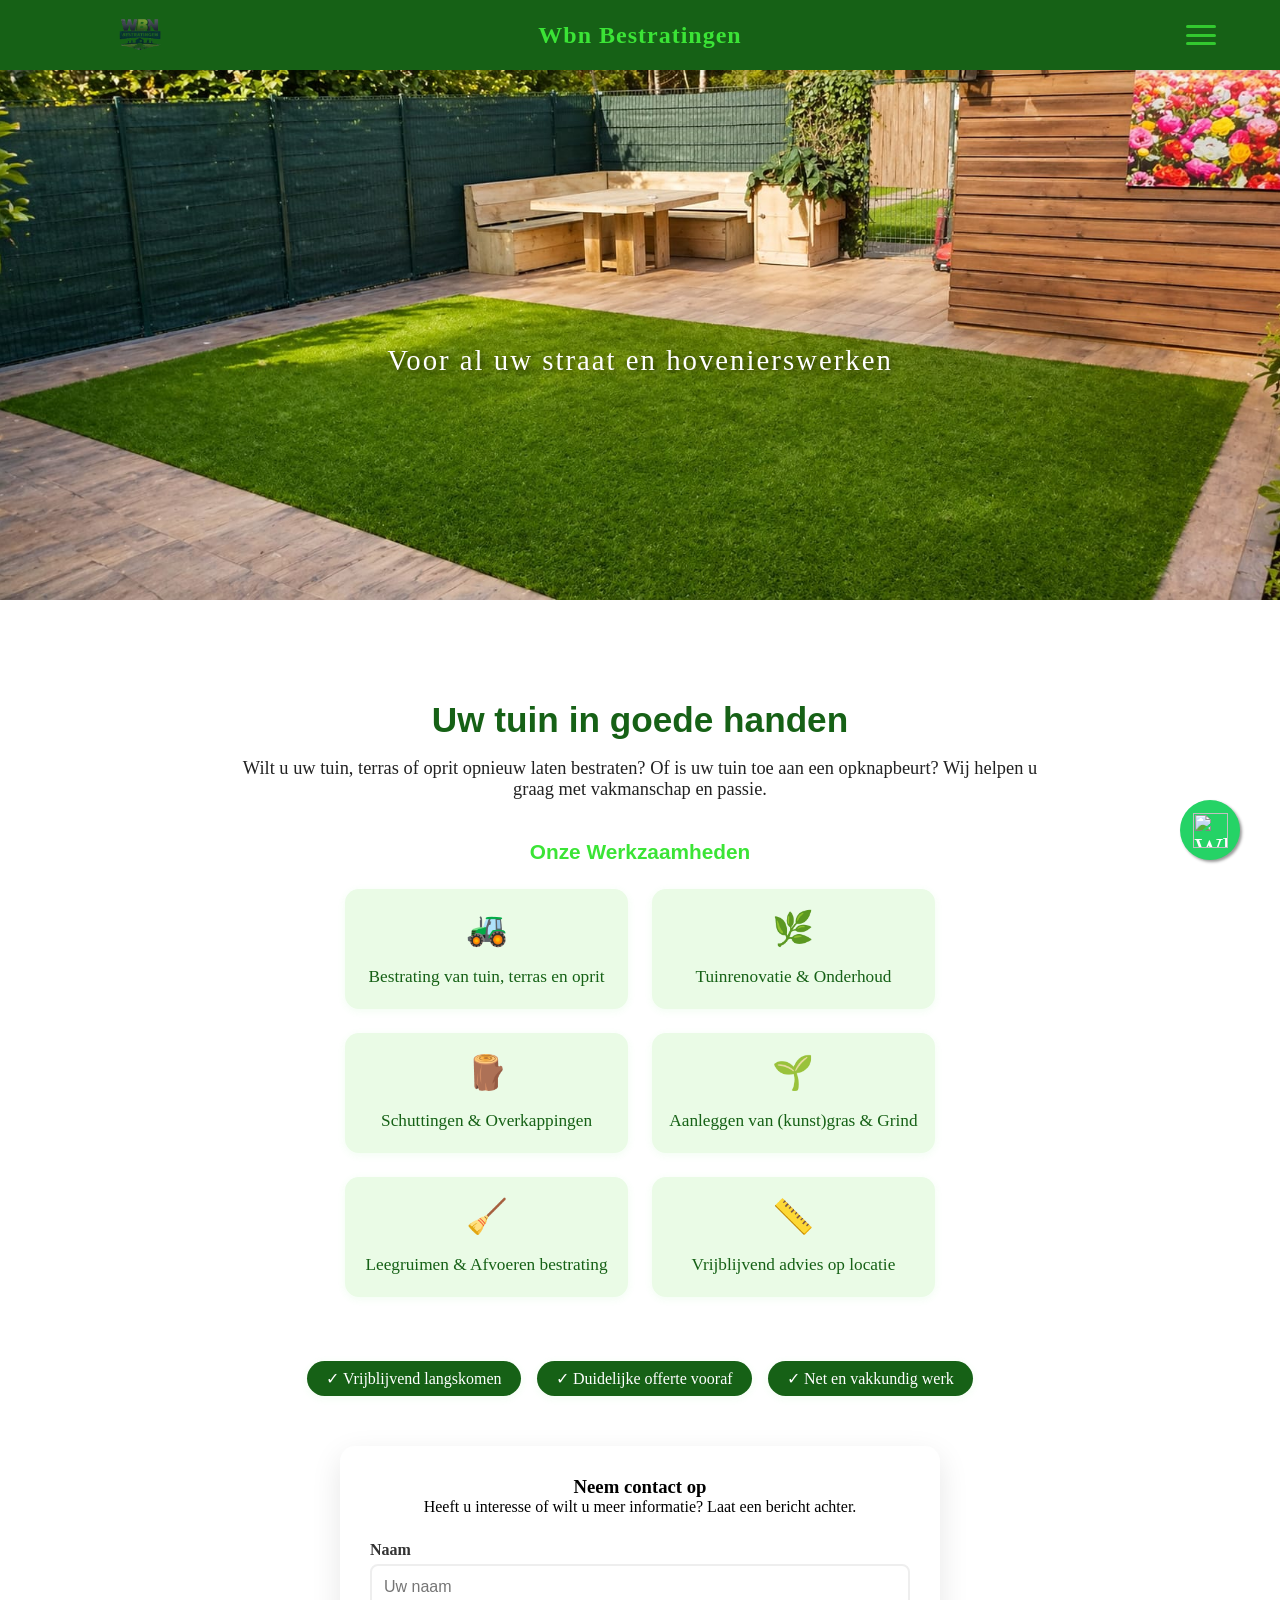
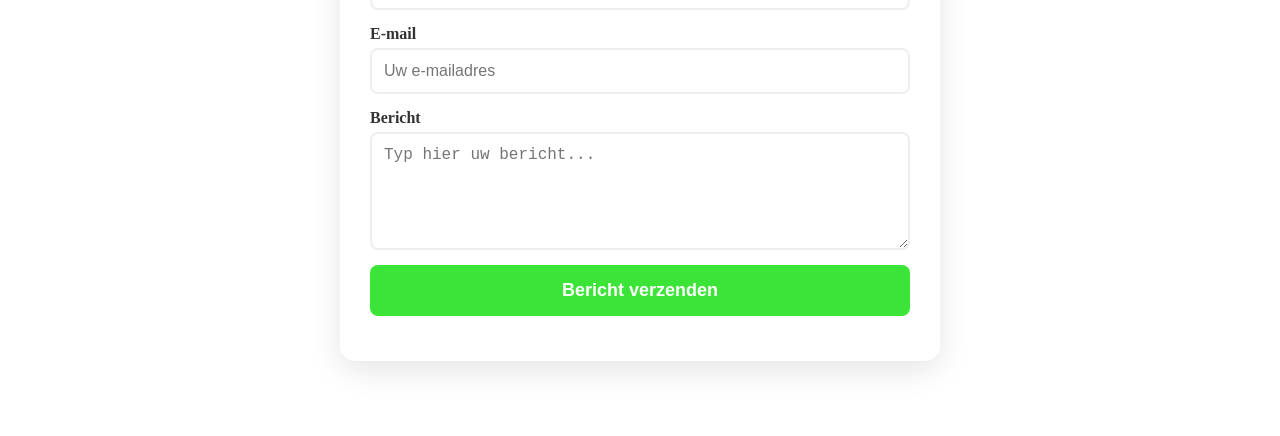
==== index.html @ 8d84ba02 "page upload to world" ====
<a href="https://wa.me/31614504773" class="whatsapp-float" target="_blank" rel="noopener noreferrer">
    <img src="https://upload.wikimedia.org/wikipedia/commons/6/6b/WhatsApp.svg" alt="WhatsApp" class="whatsapp-icon">
</a>
</body>
<!DOCTYPE html>
<html lang="nl">
<head>
    <meta charset="UTF-8">
    <meta name="viewport" content="width=device-width, initial-scale=1.0">
    <title>WBN Bestratingen</title>
    
    <link rel="stylesheet" href="style.css">
</head>
<body>

<header class="top-sectie">
    <nav class="navbar">
        <div class="nav-logo">
            <img src="images/logowbn.png" alt="Logo WBN" class="logo-img">
        </div>
        <div class="logo"><h1>Wbn Bestratingen</h1></div>
        <button class="menu-toggle" id="menu-btn" aria-label="Menu openen/sluiten">
            <span></span>
            <span></span>
            <span></span>
        </button>
    </nav>
    <ul class="nav-links" id="nav-links">
        <li><a href="projecten.html">Projecten</a></li>
        <li><a href="#over-ons">Over ons</a></li>
        <li><a href="#contact">Contact</a></li>
    </ul>
    </nav>
    <div class="banner-wrapper hero">
        <img src="images/pfbanner.jpeg" alt="WBN Panorama" class="panorama-foto">
        <div class="hero-content">
            <p class="slogan">Voor al uw straat en hovenierswerken</p>
        </div>
</header>
<main class="master-main">
    <div class="content-wrapper">
        <section class="intro-tekst">
            <h2>Uw tuin in goede handen</h2>
            <p>Wilt u uw tuin, terras of oprit opnieuw laten bestraten? Of is uw tuin toe aan een opknapbeurt? Wij helpen u graag met vakmanschap en passie.</p>
        </section>

        <section class="werkzaamheden">
            <h3>Onze Werkzaamheden</h3>
            <div class="werk-grid">
                <div class="werk-item">
                    <span class="icon">🚜</span>
                    <p>Bestrating van tuin, terras en oprit</p>
                </div>
                <div class="werk-item">
                    <span class="icon">🌿</span>
                    <p>Tuinrenovatie & Onderhoud</p>
                </div>
                <div class="werk-item">
                    <span class="icon">🪵</span>
                    <p>Schuttingen & Overkappingen</p>
                </div>
                <div class="werk-item">
                    <span class="icon">🌱</span>
                    <p>Aanleggen van (kunst)gras & Grind</p>
                </div>
                <div class="werk-item">
                    <span class="icon">🧹</span>
                    <p>Leegruimen & Afvoeren bestrating</p>
                </div>
                <div class="werk-item">
                    <span class="icon">📏</span>
                    <p>Vrijblijvend advies op locatie</p>
                </div>
            </div>
        </section>

        <section class="cta-sectie">
            <div class="voordelen-wrapper">
                <span>✓ Vrijblijvend langskomen</span>
                <span>✓ Duidelijke offerte vooraf</span>
                <span>✓ Net en vakkundig werk</span>
            </div>
           <section id="contact" class="contact-box">
    <div class="contact-header">
        <h3>Neem contact op</h3>
        <p>Heeft u interesse of wilt u meer informatie? Laat een bericht achter.</p>
    </div>

    <form id="contact-form" class="form-container">
        <div class="input-group">
            <label for="user_name">Naam</label>
            <input type="text" id="user_name" name="user_name" placeholder="Uw naam" required>
        </div>

        <div class="input-group">
            <label for="user_email">E-mail</label>
            <input type="email" id="user_email" name="user_email" placeholder="Uw e-mailadres" required>
        </div>

        <div class="input-group">
            <label for="message">Bericht</label>
            <textarea id="message" name="message" rows="5" placeholder="Typ hier uw bericht..." required></textarea>
        </div>

        <button type="submit" class="btn-send">Bericht verzenden</button>
    </form>
    <div id="form-status" class="status-msg"></div>
</section>
        </section>
    </div>
</main>

<script src="script.js"></script>
</body>
</html>
---- style.css ----
@media (min-width: 900px) {
    .banner-wrapper.hero {
        height: 600px; /* Iets meer hoogte voor desktop */
    }
}
.ervaring-banner {
    display: flex;
    justify-content: center;
    align-items: center;
    background: #3be436;
    color: #fff;
    font-weight: 700;
    font-size: 1.05rem;
    letter-spacing: 1px;
    border-radius: 16px;
    padding: 0.35em 1.2em;
    margin-bottom: 0.7em;
    margin-top: 0.2em;
    text-align: center;
    box-shadow: 0 2px 8px rgba(59,228,54,0.07);
    margin-left: auto;
    margin-right: auto;
    width: fit-content;
}
/* Banner voor ervaring boven de heading */
.ervaring-banner {
    display: inline-block;
    background: #3be436;
    color: #fff;
    font-weight: 700;
    font-size: 1.05rem;
    letter-spacing: 1px;
    border-radius: 16px;
    padding: 0.35em 1.2em;
    margin-bottom: 0.7em;
    margin-top: 0.2em;
    text-align: center;
    box-shadow: 0 2px 8px rgba(59,228,54,0.07);
}
/* // Section: WhatsApp Button Styling */
.whatsapp-float {
    position: fixed;
    width: 60px;
    height: 60px;
    bottom: 40px;
    right: 40px;
    background-color: #25d366;
    color: #FFF;
    border-radius: 50px;
    text-align: center;
    font-size: 30px;
    box-shadow: 2px 2px 3px #999;
    z-index: 100;
    display: flex;
    align-items: center;
    justify-content: center;
    transition: transform 0.3s ease;
}

.whatsapp-float:hover {
    transform: scale(1.1);
    background-color: #128c7e;
}

.whatsapp-icon {
    width: 35px;
    height: 35px;
}
/* --- Moderne centrering voor master-main sectie --- */
/* Section: // De Main - Zorgt voor centrering op de pagina */
.master-main {
    display: flex;
    justify-content: center;
    width: 100%;
    padding: 20px;
}

/* Section: // De Container - Hier bepaal je hoe breed je portfolio maximaal mag zijn */
.portfolio-container {
    width: 100%;
    max-width: 900px; /* Pas dit getal aan (bijv. 800 of 1000) voor de gewenste breedte op desktop */
}

/* Section: // Het Grid - Zorgt dat items netjes verdeeld worden */
.portfolio-grid {
    display: grid;
    grid-template-columns: repeat(auto-fit, minmax(250px, 1fr));
    gap: 20px;
}
/* Section: // De Individuele Items */
.portfolio-item {
    border-radius: 10px;
    overflow: hidden;
    background: #fff;
    box-shadow: 0 4px 10px rgba(0,0,0,0.1);
    transition: transform 0.2s;
    cursor: pointer;
}

.portfolio-item:hover {
    transform: translateY(-5px);
}

.portfolio-thumb-link img {
    width: 100%;
    aspect-ratio: 4/3;
    object-fit: cover;
    display: block;
}

/* Section: // Mobiele fix - Zorgt dat het niet uit de bocht vliegt */
@media (max-width: 600px) {
    .portfolio-container {
        max-width: 100%; /* Op mobiel pakt hij de breedte van het scherm */
    }
    
    .portfolio-grid {
        grid-template-columns: 1fr; /* Alles onder elkaar op je telefoon */
    }
}
.content-wrapper {
    max-width: 800px;
    width: 100%;
    margin: 0 auto;
    display: flex;
    flex-direction: column;
    align-items: center;
    gap: 2.5rem;
}
.intro-tekst h2 {
    font-size: 2.2rem;
    color: #166116;
    text-align: center;
    margin-bottom: 0.5em;
    font-family: 'Segoe UI', 'Roboto', Arial, sans-serif;
    font-weight: 700;
}
.intro-tekst p {
    text-align: center;
    font-size: 1.15rem;
    color: #222;
    margin-bottom: 0;
}
.werkzaamheden h3 {
    font-size: 1.3rem;
    color: #3be436;
    text-align: center;
    margin-bottom: 1.2em;
    font-family: 'Segoe UI', 'Roboto', Arial, sans-serif;
    font-weight: 700;
}
.werk-grid {
    display: grid;
    grid-template-columns: 1fr;
    gap: 1.2rem;
    width: 100%;
    margin: 0 auto;
}

@media (min-width: 600px) {
    .werk-grid {
        grid-template-columns: 1fr 1fr;
        gap: 1.5rem;
    }
}

.werk-item {
    background: #eafbe6;
    border-radius: 14px;
    box-shadow: 0 2px 8px rgba(59,228,54,0.07);
    padding: 1.2em 1em;
    display: flex;
    flex-direction: column;
    align-items: center;
    gap: 0.7em;
    min-height: 120px;
    font-size: 1.08rem;
    color: #166116;
    font-weight: 500;
}
.werk-item .icon {
    font-size: 2.1rem;
    margin-bottom: 0.2em;
}
.voordelen-wrapper {
    display: flex;
    flex-wrap: wrap;
    gap: 1rem;
    justify-content: center;
    margin: 1.5rem 0 1rem 0;
}
.voordelen-wrapper span {
    background: #166116;
    color: #fff;
    padding: 0.5em 1.2em;
    border-radius: 20px;
    font-size: 1rem;
    font-weight: 500;
    box-shadow: 0 2px 8px rgba(59,228,54,0.07);
}
.contact-box {
    text-align: center;
    margin-top: 1.5em;
}
.btn-main {
    display: inline-block;
    background: linear-gradient(90deg, #3be436 60%, #166116 100%);
    color: #fff;
    padding: 0.7em 1.5em;
    border-radius: 24px;
    text-decoration: none;
    font-weight: 600;
    margin-top: 0.7em;
    transition: background 0.2s, box-shadow 0.2s;
    box-shadow: 0 2px 8px rgba(59,228,54,0.10);
}
.btn-main:hover {
    background: #166116;
    color: #fff;
    box-shadow: 0 4px 16px rgba(59,228,54,0.18);
}
/* Info-sectie centreren */
main.info-sectie {
    display: flex;
    justify-content: center;
    align-items: flex-start;
    width: 100vw;
    padding-top: 40px;
    padding-bottom: 40px;
    margin: 0;
    background: none;
}
.info-container {
    max-width: 700px;
    width: 100%;
    background: none;
    border-radius: 0;
    box-shadow: none;
    padding: 0 16px;
    margin: 0 auto;
    display: flex;
    flex-direction: column;
    align-items: flex-start;
    gap: 1.7rem;
}
.info-container h2, .info-container h3 {
    text-align: left;
    font-family: 'Segoe UI', 'Roboto', Arial, sans-serif;
    font-weight: 700;
    letter-spacing: 0.5px;
}
.info-container h2 {
    font-size: 2.2rem;
    color: #166116;
    margin-bottom: 0.5em;
}
.info-container h3 {
    font-size: 1.3rem;
    color: #3be436;
    margin-bottom: 0.3em;
    margin-top: 0.5em;
}
.werk-lijst {
    margin: 0 0 1.5rem 0;
    padding-left: 1.2rem;
    align-self: stretch;
    font-size: 1.08rem;
    color: #222;
}
.voordelen-balk {
    display: flex;
    flex-wrap: wrap;
    gap: 1rem;
    justify-content: flex-start;
    margin: 1.5rem 0 1rem 0;
}
.voordelen-balk span {
    background: #eafbe6;
    color: #166116;
    padding: 0.5em 1.2em;
    border-radius: 20px;
    font-size: 1rem;
    font-weight: 500;
    box-shadow: 0 2px 8px rgba(59,228,54,0.07);
}
.contact-oproep {
    text-align: left;
    margin-top: 1.5em;
}
.btn-contact {
    display: inline-block;
    background: linear-gradient(90deg, #3be436 60%, #166116 100%);
    color: #fff;
    padding: 0.7em 1.5em;
    border-radius: 24px;
    text-decoration: none;
    font-weight: 600;
    margin-top: 0.7em;
    transition: background 0.2s, box-shadow 0.2s;
    box-shadow: 0 2px 8px rgba(59,228,54,0.10);
}
.btn-contact:hover {
    background: #166116;
    color: #fff;
    box-shadow: 0 4px 16px rgba(59,228,54,0.18);
}
@media (max-width: 768px) {
    .nav-links.open {
        width: 100vw !important;
        left: 0;
        right: 0;
        border-radius: 0 0 12px 12px;
        box-shadow: 0 8px 16px rgba(0,0,0,0.10);
        padding: 1rem 0;
        align-items: center !important;
    }
    .nav-links li a {
        text-align: center !important;
    }
}
@media (max-width: 768px) {
    .nav-links.open {
        width: 100vw !important;
        left: 0;
        right: 0;
        border-radius: 0 0 12px 12px;
        box-shadow: 0 8px 16px rgba(0,0,0,0.10);
        padding: 1rem 0;
        align-items: flex-start;
    }
}

/* ========================= */
/* Mobiele styling (onder 768px) */
@media (max-width: 768px) {
    .navbar {
        height: 50px;
        padding: 0 3%;
    }
    .logo h1 {
        font-size: 1.1rem;
        letter-spacing: 0.5px;
    }
    .banner-wrapper {
        height: 180px;
    }
    .panorama-foto {
        object-fit: cover;
        height: 100%;
        width: 100vw;
        left: 50%;
        transform: translateX(-50%);
        position: relative;
    }
    .nav-links {
        width: 100vw;
        right: 0;
        left: 0;
        border-radius: 0 0 12px 12px;
        box-shadow: 0 8px 16px rgba(0, 0, 0, 0.1);
        padding: 1rem 0;
        align-items: center;
    }
    .nav-links li a {
        font-size: 1.1rem;
        padding: 14px 24px;
        width: 100%;
        text-align: left;
    }
    .menu-toggle {
        width: 28px;
        height: 18px;
        

    }
 /* section // Jouw 'stuur' voor het logo */
@media (max-width: 768px) {
    .nav-logo {
        position: relative; /* Dit maakt het logo los van de vaste plek */
        display: flex;
        align-items: center;

        /* --- DIT IS JE STUUR --- */
        left: -40px; 
        
        /* Reset andere eigenwijze instellingen */
        margin: 0;
        transform: none;
        width: auto;
    }

    .nav-logo .logo-img {
        height: 75px;
        width: auto;
          }
      }
}
        .nav-logo {
    display: flex;        /* Plaatje en tekst naast elkaar */
    align-items: center;  /* Beide op dezelfde hoogte */
    gap: 40px;            /* Ruimte tussen plaatje en tekst */
    height: 100%;
}
.logo-img {
    height: 110px;         /* Maak hem kleiner zodat hij in de balk past */
    width: auto;
    display: block;
}
.navbar {
    position: relative;
    display: flex;
    align-items: center;
    justify-content: space-between; /* Logo links, hamburger rechts */
    padding: 0 15px; /* Geeft wat ademruimte aan de zijkanten */
    height: 70px;
    background-color: #4da54d;
}
* {
    margin: 0;
    padding: 0;
    box-sizing: border-box;
}
/* section // Navigatie styling */

/* section // De Panorama Foto Instellingen */
.banner-wrapper {
    width: 100%;       /* Volledige breedte van het scherm */
    height: 250px;      /* Dit is ongeveer 6 tot 7 cm op een desktop */
    overflow: hidden;   /* Zorgt dat de foto niet buiten de randen komt */
}
.panorama-foto {
    width: 100%;        /* Foto vult de breedte */
    height: 100%;       /* Foto vult de hoogte */
    object-fit: cover;  /* Belangrijk: dit behoudt de verhouding zonder te vervormen */
    display: block;
}
/* section // Hamburger simpel (onzichtbare links voor nu) */
.nav-links {
    display: none; 
}
/* section // Basis reset */
* {
    margin: 0;
    padding: 0;
    box-sizing: border-box;
}
/* section // De Banner over de hele breedte */
.banner-wrapper {
    width: 100%;
    height: 265px; /* Dit is ongeveer 7cm op een gemiddeld scherm */
    overflow: hidden;
}
.panorama-foto {
    width: 100%;
    height: 100%;
    object-fit: cover; /* Dit zorgt dat de panoramafoto de breedte vult zonder te vervormen */
    display: block;
}
/* section // Reset en Basis */
* {
    margin: 0;
    padding: 0;
    box-sizing: border-box;
}
/* Navbar gecentreerd logo */
.navbar {
    width: 100%;
    height: 70px;
    background-color: #166116;
    display: flex;
    align-items: center;
    position: fixed;
    top: 0;
    left: 0;
    right: 0;
    z-index: 1000;
    padding: 0 5%;
    box-shadow: 0 2px 12px rgba(0,0,0,0.07);
}
/* Zorg dat de hoofdcontent niet onder de navbar valt */
main.master-main, main.info-sectie {
    margin-top: 80px;
}
.logo {
    position: absolute;
    left: 50%;
    top: 50%;
    transform: translate(-50%, -50%);
    z-index: 2;
}
.logo h1 {
    color: #3be436;
    font-size: 1.5rem;
    letter-spacing: 1px;
    white-space: nowrap;
    margin: 0;
}
.menu-toggle {
    margin-left: auto;
}
/* section // De Hamburger streepjes */
.menu-toggle {
    display: flex;
    flex-direction: column;
    justify-content: space-between;
    width: 30px;
    height: 20px;
    background: transparent;
    border: none;
    cursor: pointer;
}
.menu-toggle span {
    display: block;
    height: 3px;
    width: 100%;
    background-color: rgba(59, 228, 54, 0.8);
    border-radius: 2px;
}
.nav-links {
    display: none;
    flex-direction: column;
    gap: 2rem;
    list-style: none;
    margin: 0;
    padding: 0;
    align-items: center;
    position: absolute;
    top: 70px;
    right: 0;
    background: #166116;
    width: 200px;
    box-shadow: 0 8px 16px rgba(0,0,0,0.15);
    z-index: 100;
}

.nav-links li a {
    color: white;
    text-decoration: none;
    font-size: 1.1rem;
    padding: 8px 12px;
    border-radius: 4px;
    transition: background 0.2s, color 0.2s;
    width: 100%;
    display: block;
    text-align: center;
}
.nav-links li a:hover,
.nav-links li a:focus {
    background: rgba(59, 228, 54, 0.15);
    color: #3be436;
}
.nav-links.open {
    display: flex;
}
/* section // De Panorama Foto */
.banner-wrapper {
    position: relative; /* Nodig voor de absolute positionering van de tekst */
    width: 100%;
    height: 350px; /* Ik heb de hoogte iets vergroot zodat de slogan beter uitkomt */
    overflow: hidden;
    display: block;
}
.panorama-foto {
    width: 100%;
    height: 100%;
    object-fit: cover;
    display: block;
}
/* section // Slogan Positionering */
.hero-content {
    position: absolute;
    top: 60%; /* Iets onder het midden van de foto */
    left: 50%;
    transform: translate(-50%, -50%); /* Dode-center positionering */
    z-index: 10; /* Zorgt dat de tekst boven de donkere laag ligt */
    text-align: center;
    width: 80%; /* Tekst blijft binnen de breedte van de site */
}

.slogan {
    color: white;
    font-size: 1.8rem;
    font-weight: 300;
    letter-spacing: 2px;
    text-shadow: 2px 2px 5px rgba(0,0,0,0.5); /* Schaduw voor extra contrast */
}

/* Section: // Contact Box & Formulier Styling */
.contact-box {
    max-width: 600px;
    margin: 50px auto;
    padding: 30px;
    background: #ffffff;
    border-radius: 15px;
    box-shadow: 0 10px 30px rgba(0,0,0,0.1);
}

.contact-header {
    text-align: center;
    margin-bottom: 25px;
}

.form-container {
    display: flex;
    flex-direction: column;
    gap: 15px;
}

.input-group {
    display: flex;
    flex-direction: column;
    text-align: left;
}

.input-group label {
    font-weight: bold;
    margin-bottom: 5px;
    color: #333;
}

.input-group input, 
.input-group textarea {
    padding: 12px;
    border: 2px solid #eee;
    border-radius: 8px;
    font-size: 16px;
    transition: border-color 0.3s;
    outline: none;
}

.input-group input:focus, 
.input-group textarea:focus {
    border-color: #3be436; /* Jouw groene accentkleur */
}

.btn-send {
    background-color: #3be436;
    color: white;
    border: none;
    padding: 15px;
    border-radius: 8px;
    font-weight: bold;
    font-size: 18px;
    cursor: pointer;
    transition: background 0.3s, transform 0.2s;
}

.btn-send:hover {
    background-color: #32c42e;
    transform: translateY(-2px);
}

.status-msg {
    margin-top: 15px;
    text-align: center;
    font-weight: bold;
}
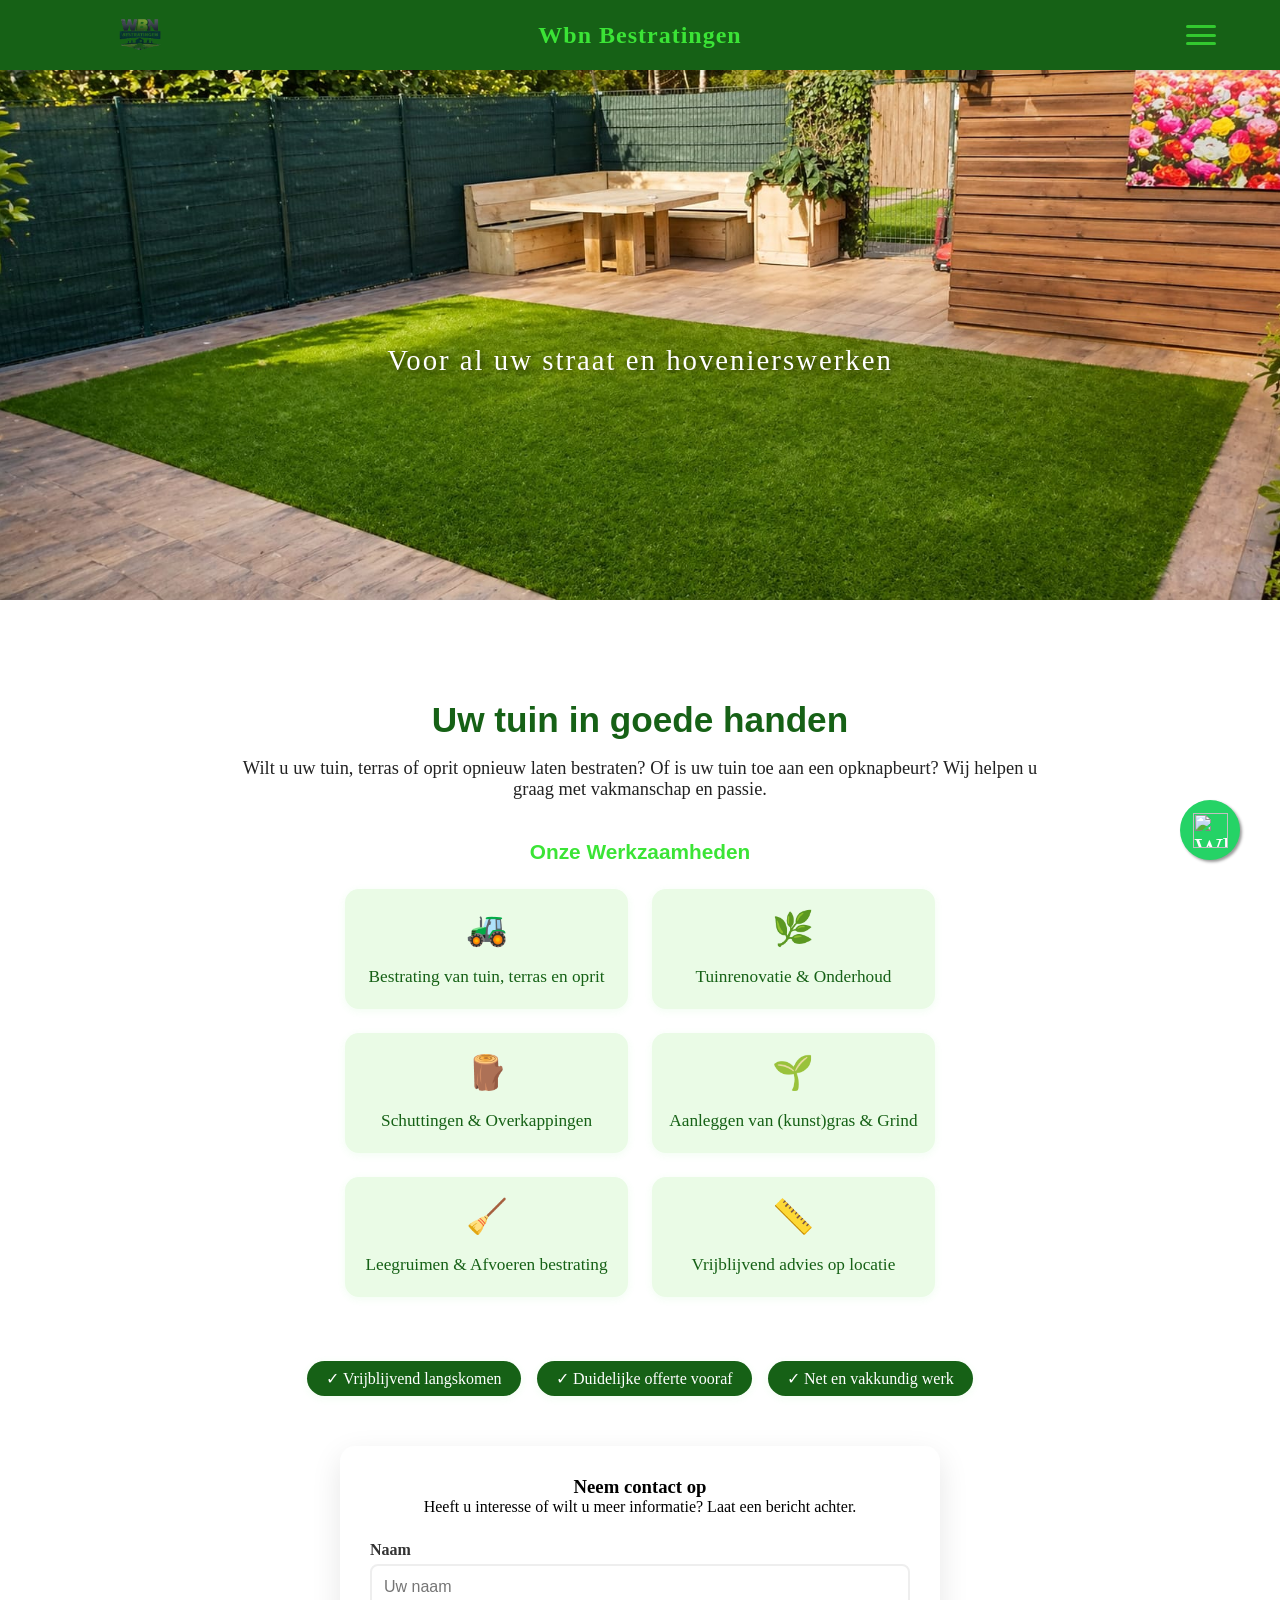
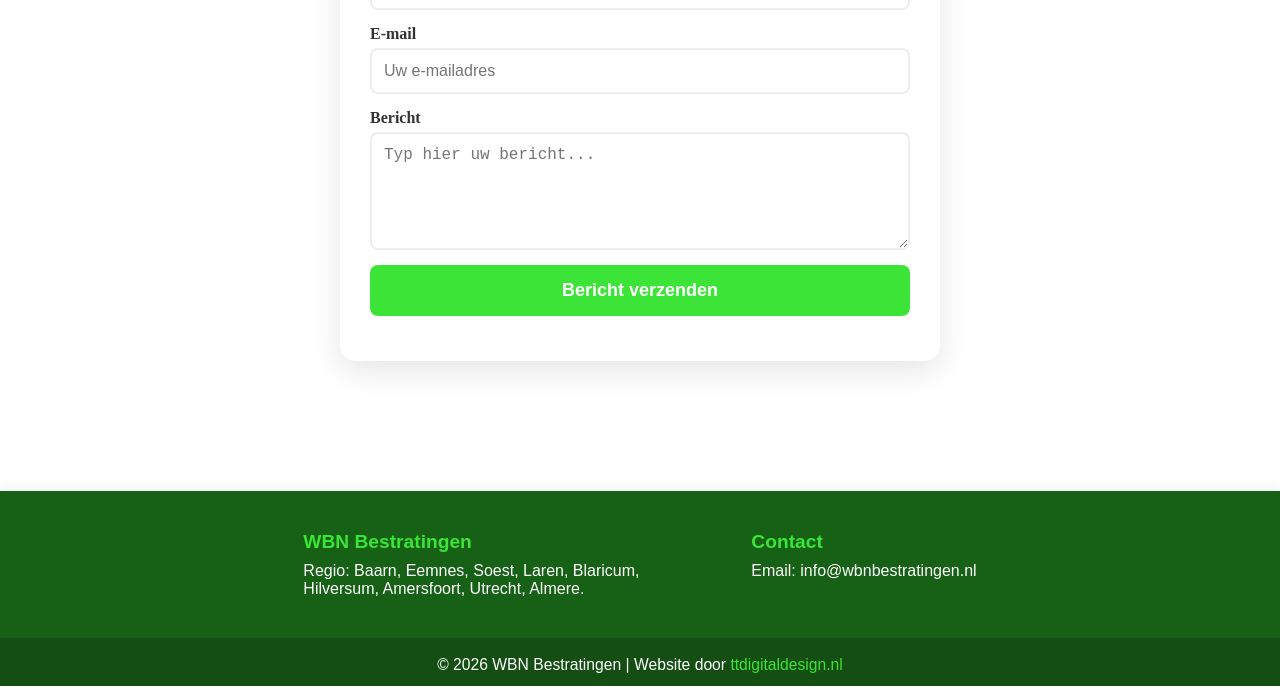
==== commit 742155a4: "footer" ====
--- a/index.html
+++ b/index.html
@@ -110,6 +110,31 @@
     </div>
 </main>
 
+<!-- EmailJS SDK laden -->
+<script type="text/javascript" src="https://cdn.jsdelivr.net/npm/@emailjs/browser@4/dist/email.min.js"></script>
+<script type="text/javascript">
+   (function(){
+      emailjs.init("3Wqgmghi59T6DyvvW"); 
+   })();
+</script>
+
+<footer class="master-footer">
+    <div class="footer-content">
+        <div class="footer-section">
+            <h4>WBN Bestratingen</h4>
+            <p>Regio: Baarn, Eemnes, Soest, Laren, Blaricum, Hilversum, Amersfoort, Utrecht, Almere.</p>
+        </div>
+        <div class="footer-section">
+            <h4>Contact</h4>
+            <p>Email: <a href="mailto:info@wbnbestratingen.nl">info@wbnbestratingen.nl</a></p>
+        </div>
+    </div>
+    
+    <div class="footer-bottom">
+        <p>&copy; 2026 WBN Bestratingen | Website door <a href="https://ttdigitaldesign.nl" class="designer-link">ttdigitaldesign.nl</a></p>
+    </div>
+</footer>
+
 <script src="script.js"></script>
 </body>
 </html>
--- a/style.css
+++ b/style.css
@@ -334,8 +334,8 @@
 /* Mobiele styling (onder 768px) */
 @media (max-width: 768px) {
     .navbar {
-        height: 50px;
-        padding: 0 3%;
+        height: 80px;
+        padding: 0 2%;
     }
     .logo h1 {
         font-size: 1.1rem;
@@ -654,4 +654,69 @@
     margin-top: 15px;
     text-align: center;
     font-weight: bold;
+}
+
+/* Footer styling */
+.master-footer {
+    background: #166116;
+    color: #fff;
+    padding: 40px 0 0 0;
+    margin-top: 60px;
+    box-shadow: 0 -2px 12px rgba(0,0,0,0.07);
+    font-family: 'Segoe UI', 'Roboto', Arial, sans-serif;
+}
+.footer-content {
+    display: flex;
+    flex-wrap: wrap;
+    justify-content: center;
+    gap: 3rem;
+    max-width: 1100px;
+    margin: 0 auto;
+    padding: 0 24px;
+}
+.footer-section {
+    min-width: 220px;
+    max-width: 400px;
+}
+.footer-section h4 {
+    font-size: 1.2rem;
+    margin-bottom: 0.5em;
+    color: #3be436;
+    font-weight: 700;
+}
+.footer-section p, .footer-section a {
+    color: #fff;
+    font-size: 1rem;
+    margin: 0 0 0.5em 0;
+    text-decoration: none;
+}
+.footer-section a:hover {
+    color: #3be436;
+    text-decoration: underline;
+}
+.footer-bottom {
+    background: #144e13;
+    text-align: center;
+    padding: 18px 0 12px 0;
+    margin-top: 32px;
+    font-size: 0.98rem;
+}
+.footer-bottom a, .designer-link {
+    color: #3be436;
+    text-decoration: none;
+    font-weight: 500;
+}
+.footer-bottom a:hover, .designer-link:hover {
+    text-decoration: underline;
+    color: #fff;
+}
+@media (max-width: 700px) {
+    .footer-content {
+        flex-direction: column;
+        align-items: center;
+        gap: 1.5rem;
+    }
+    .master-footer {
+        padding: 32px 0 0 0;
+    }
 }
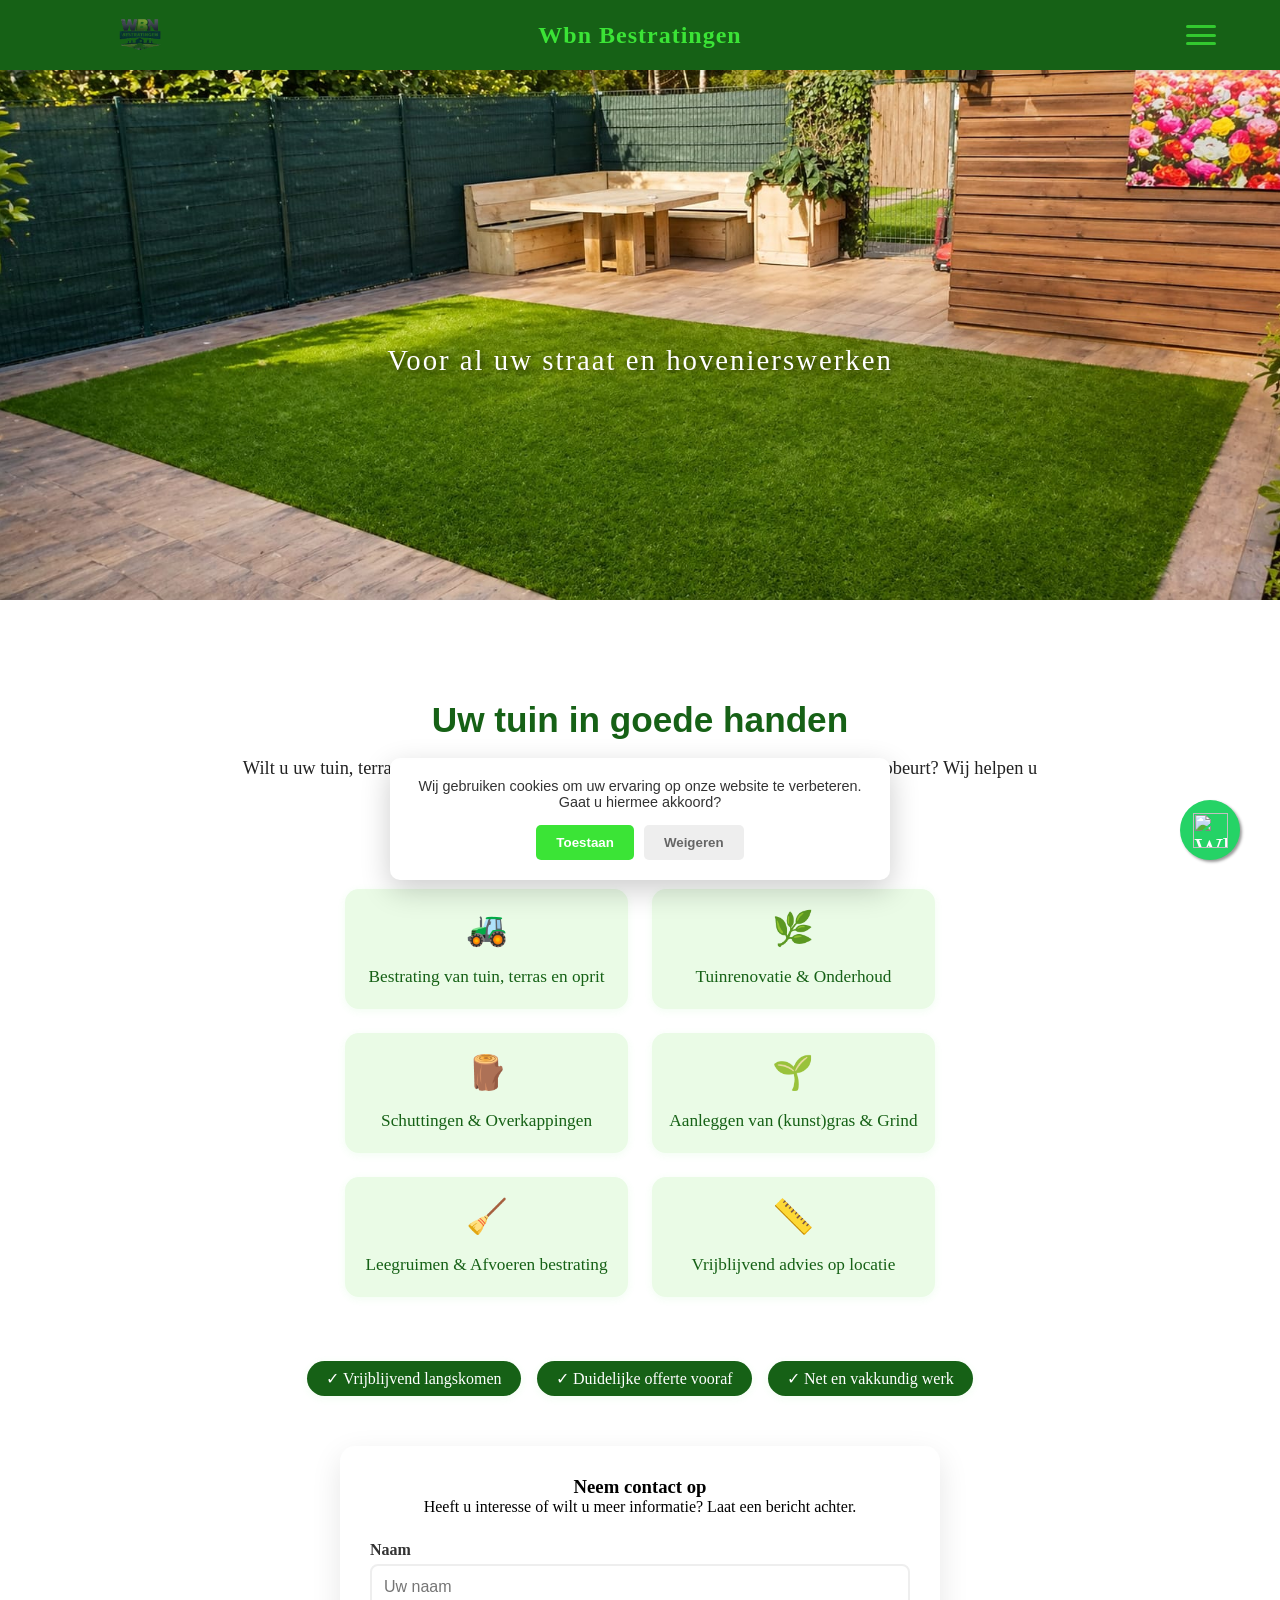
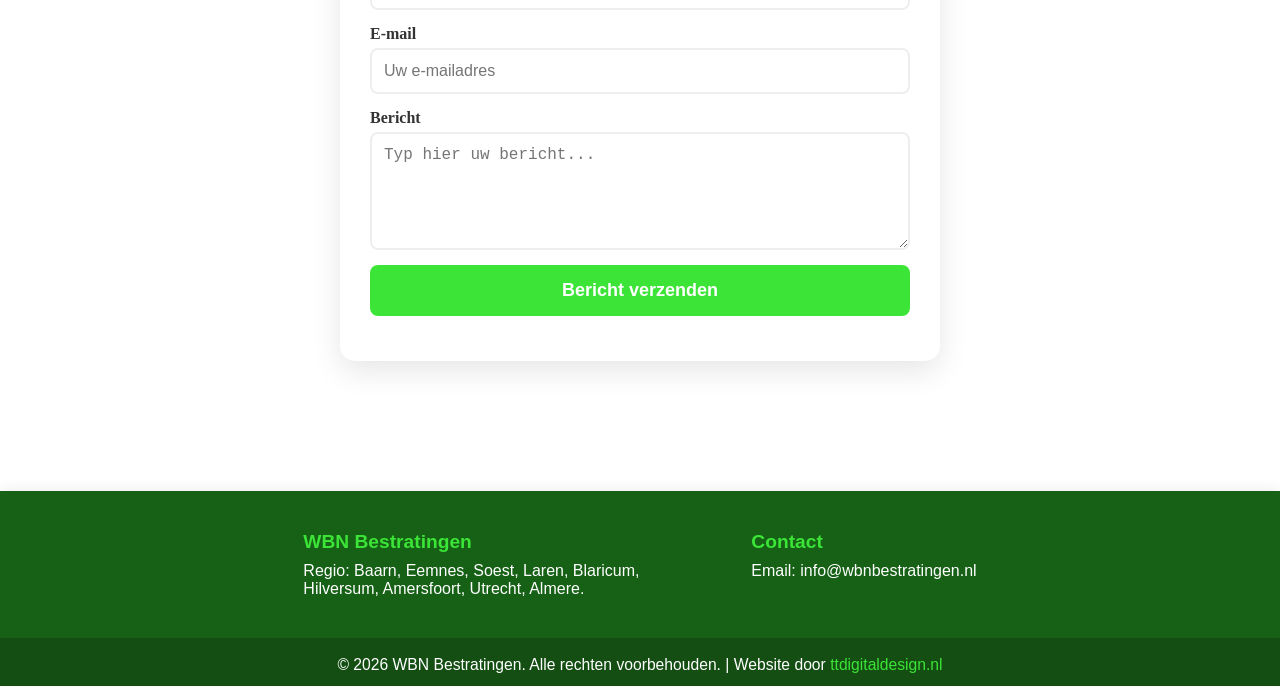
==== commit f2b45bf9: "swipe" ====
--- a/index.html
+++ b/index.html
@@ -120,18 +120,28 @@
 
 <footer class="master-footer">
     <div class="footer-content">
-        <div class="footer-section">
+        <div class="footer-section company">
             <h4>WBN Bestratingen</h4>
-            <p>Regio: Baarn, Eemnes, Soest, Laren, Blaricum, Hilversum, Amersfoort, Utrecht, Almere.</p>
+            <p class="footer-regio">Regio: Baarn, Eemnes, Soest, Laren, Blaricum, Hilversum, Amersfoort, Utrecht, Almere.</p>
         </div>
-        <div class="footer-section">
+        <div class="footer-section contact">
             <h4>Contact</h4>
             <p>Email: <a href="mailto:info@wbnbestratingen.nl">info@wbnbestratingen.nl</a></p>
         </div>
     </div>
-    
+
     <div class="footer-bottom">
-        <p>&copy; 2026 WBN Bestratingen | Website door <a href="https://ttdigitaldesign.nl" class="designer-link">ttdigitaldesign.nl</a></p>
+        <p>&copy; 2026 WBN Bestratingen. Alle rechten voorbehouden. | Website door <a href="https://ttdigitaldesign.nl" class="designer-link" target="_blank" rel="noopener">ttdigitaldesign.nl</a></p>
+    </div>
+
+    <div id="cookie-banner" class="cookie-overlay" style="display:none;">
+        <div class="cookie-content">
+            <p>Wij gebruiken cookies om uw ervaring op onze website te verbeteren. Gaat u hiermee akkoord?</p>
+            <div class="cookie-buttons">
+                <button id="cookie-accept" class="btn-cookie accept">Toestaan</button>
+                <button id="cookie-decline" class="btn-cookie decline">Weigeren</button>
+            </div>
+        </div>
     </div>
 </footer>
 
--- a/style.css
+++ b/style.css
@@ -719,4 +719,142 @@
     .master-footer {
         padding: 32px 0 0 0;
     }
-}+}
+
+/* Section: // Cookie Banner Styling */
+.cookie-overlay {
+    position: fixed;
+    bottom: 20px;
+    left: 50%;
+    transform: translateX(-50%);
+    width: 90%;
+    max-width: 500px;
+    background: #ffffff;
+    box-shadow: 0 10px 30px rgba(0,0,0,0.2);
+    border-radius: 10px;
+    padding: 20px;
+    z-index: 10000;
+    display: none; /* Standaard verborgen */
+}
+
+.cookie-content {
+    text-align: center;
+}
+
+.cookie-content p {
+    font-family: sans-serif;
+    color: #333;
+    margin-bottom: 15px;
+    font-size: 0.9rem;
+}
+
+.cookie-buttons {
+    display: flex;
+    justify-content: center;
+    gap: 10px;
+}
+
+.btn-cookie {
+    padding: 10px 20px;
+    border: none;
+    border-radius: 5px;
+    cursor: pointer;
+    font-weight: bold;
+    transition: 0.3s;
+}
+
+.accept {
+    background-color: #3be436; /* Jouw groene kleur */
+    color: white;
+}
+
+.decline {
+    background-color: #eee;
+    color: #666;
+}
+
+.btn-cookie:hover {
+    opacity: 0.8;
+}
+/* Section: // Hover effect voor de klikbare items */
+.portfolio-item {
+    cursor: pointer;
+    transition: transform 0.3s ease;
+}
+
+.portfolio-item:hover {
+    transform: scale(1.02);
+}
+
+/* Section: // Fullscreen Modal Layout */
+.modal {
+    display: none; 
+    position: fixed;
+    z-index: 9999; /* Zorgt dat hij boven ALLES staat */
+    left: 0;
+    top: 0;
+    width: 100%;
+    height: 100%;
+    background-color: rgba(0, 0, 0, 0.95); /* Donkere achtergrond */
+    touch-action: none; /* Voorkomt scrollen van de pagina tijdens swipen */
+}
+
+/* De X knop rechtsboven */
+.close-btn {
+    position: absolute;
+    top: 20px;
+    right: 30px;
+    color: white;
+    font-size: 50px;
+    font-weight: bold;
+    cursor: pointer;
+    z-index: 10001;
+    line-height: 1;
+}
+
+.modal-content {
+    display: flex;
+    justify-content: center;
+    align-items: center;
+    width: 100%;
+    height: 100%;
+}
+
+.swipe-area {
+    width: 100%;
+    max-width: 1000px;
+    display: flex;
+    justify-content: center;
+}
+
+.swipe-area img {
+    max-width: 95%;
+    max-height: 90vh;
+    object-fit: contain;
+    user-select: none;
+}
+
+/* Navigatie knoppen voor PC */
+.nav-btn {
+    position: absolute;
+    top: 50%;
+    transform: translateY(-50%);
+    background: rgba(255, 255, 255, 0.1);
+    color: white;
+    border: none;
+    padding: 20px;
+    cursor: pointer;
+    font-size: 24px;
+    transition: 0.3s;
+}
+
+.nav-btn:hover { background: rgba(255, 255, 255, 0.3); }
+.prev { left: 10px; }
+.next { right: 10px; }
+
+/* Verberg navigatieknoppen op mobiel voor een schoner swipe-beeld */
+@media (max-width: 768px) {
+    .nav-btn { display: none; }
+    .close-btn { top: 10px; right: 20px; font-size: 40px; }
+}
+
